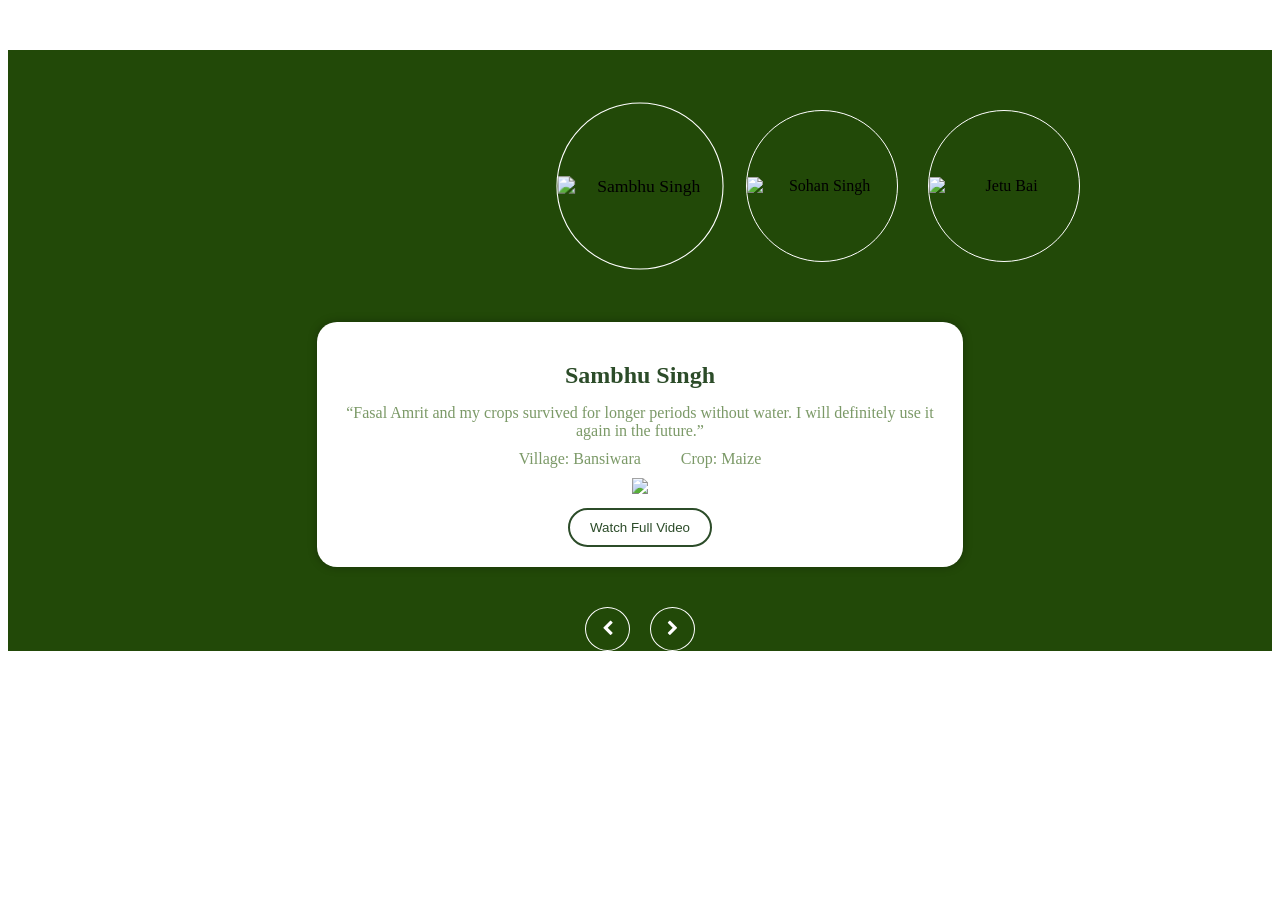
==== index.html @ ec2e734c "Add files via upload" ====
<!DOCTYPE html>
<html lang="en">
  <head>
    <meta charset="UTF-8" />
    <meta name="viewport" content="width=device-width, initial-scale=1.0" />
    <title>Carousel Slider</title>
    <link
      rel="stylesheet"
      href="https://cdnjs.cloudflare.com/ajax/libs/font-awesome/4.7.0/css/font-awesome.min.css"
    />
    
    <link rel="stylesheet" href="style.css" />
  </head>
  <body>
    <div class="testimonial-section-shortcode">
    <div class="carousel">
      <div class="carousel-wrapper">
        <div class="carousel-images">
          <div class="carousel-image" data-index="0">
            <img src="imgs/Sambhu.webp" alt="Sambhu Singh" />
          </div>
          <div class="carousel-image" data-index="1">
            <img src="imgs/Sohan.webp" alt="Sohan Singh" />
          </div>
          <div class="carousel-image" data-index="2">
            <img src="imgs/Jetu.webp" alt="Jetu Bai" />
          </div>
        </div>
      </div>

      <div class="carousel-content">
        <h2>Sohan Singh</h2>
        <p>
          “Fasal Amrit has helped me keep the soil moist and soft and has helped
          maize crops grow for more than 15-20 days without water.”
        </p>
        <p>Village: Bansiwara &nbsp;&nbsp;&nbsp;&nbsp; Crop: Maize <div class="crop-image"></div></p>
        <button class="carousel-button"></button>
      </div>

      <div class="carousel-controls">
        <button class="prev">
          <i class="fa fa-chevron-left" aria-hidden="true"></i>
        </button>
        <button class="next">
          <i class="fa fa-chevron-right" aria-hidden="true"></i>
        </button>
      </div>
    </div>
    </div>
    <script src="https://cdnjs.cloudflare.com/ajax/libs/gsap/3.11.0/gsap.min.js"></script>
    <script src="script.js"></script>
  </body>
</html>
---- style.css ----
@font-face { font-family: Plain-Bold; src: url('font/Plain-Font/Plain-Bold.otf'); } 
@font-face { font-family: Plain-Medium; src: url('font/Plain-Font/Plain-Medium.otf'); }

.testimonial-section-shortcode
{
  background-color: #224908;
}

.testimonial-section-shortcode .carousel {
  display: flex;
  flex-direction: column;
  align-items: center;
  text-align: center;
  margin: 50px auto;
  width: 80%;
  position: relative;
}

.testimonial-section-shortcode .carousel-wrapper {
  overflow: hidden;
  width: 100%;
  background: url(imgs/bg-lines.svg);
  background-position: center center;
  background-repeat: no-repeat;
  background-size: contain;
}

.testimonial-section-shortcode .carousel-images {
  display: flex;
  transition: transform 0.5s ease;
  will-change: transform;
  align-items: center;
  justify-content: center;
  padding: 60px 0;
  
}

.testimonial-section-shortcode .carousel-image {
  width: 150px;
  height: 150px;
  border-radius: 50%;
  overflow: hidden;
  margin: 0 15px;
  border: 1px solid #ffffff;
  display: flex;
  align-items: center;
  justify-content: center;
  cursor: pointer;
  flex-shrink: 0;
  transition: all 0.5s ease;
}

.testimonial-section-shortcode .carousel-image img {
  width: 100%;
  height: auto;
}

.testimonial-section-shortcode .carousel-content {
  background-color: #ffffff;
  padding: 20px;
  border-radius: 20px;
  color: #2C4C29;
  margin-bottom: 20px;
  width: 60%;
  box-shadow: 0 0 10px rgba(0, 0, 0, 0.3);
}

.testimonial-section-shortcode .carousel-content h2 {
  margin-bottom: 15px;
  font-family: Plain-Bold;
}

.testimonial-section-shortcode .carousel-content p
{
  font-family: Plain-Medium;
  font-size: 16px;
  color: #3e6b21af;
}

.carousel-content p {
  margin: 10px 0;
}

.testimonial-section-shortcode .carousel-button {
  padding: 10px 20px;
  border: 2px solid #2C4C29;
  border-radius: 25px;
  background: none;
  color: #2C4C29;
  cursor: pointer;
  transition: all 0.3s ease;
}

.testimonial-section-shortcode .carousel-button a{
  color: #2C4C29;
  text-decoration: none;
}
.testimonial-section-shortcode .carousel-button:hover a{
  color: #ffffff;
}
.testimonial-section-shortcode .carousel-button:hover {
  background-color: #2C4C29;
  color: #ffffff;
}

.testimonial-section-shortcode .carousel-controls {
  display: flex;
  justify-content: center;
  margin-top: 20px;
}

.testimonial-section-shortcode .carousel-controls button {
  background: none;
  color: #ffffff;
  font-size: 16px;
  cursor: pointer;
  transition: all 0.3s ease;
  margin: 0 10px;
  padding: 12px 16px;
  border: 1px solid #ffffff;
  border-radius: 50%;
}

.testimonial-section-shortcode .carousel-controls button:hover {
  color: #fec601;
  border-color: #fec601;
}

.testimonial-section-shortcode .carousel-image.active {
  transform: scale(1.1);
  /* border-color: #fec601; */
}
.testimonial-section-shortcode .content-wrap
{
  display: flex;
}
@media only screen and (max-width: 768px)
{
    .testimonial-section-shortcode .carousel
    {
        width: 100% !important;
        margin: 50px 0 !important;
    }
}
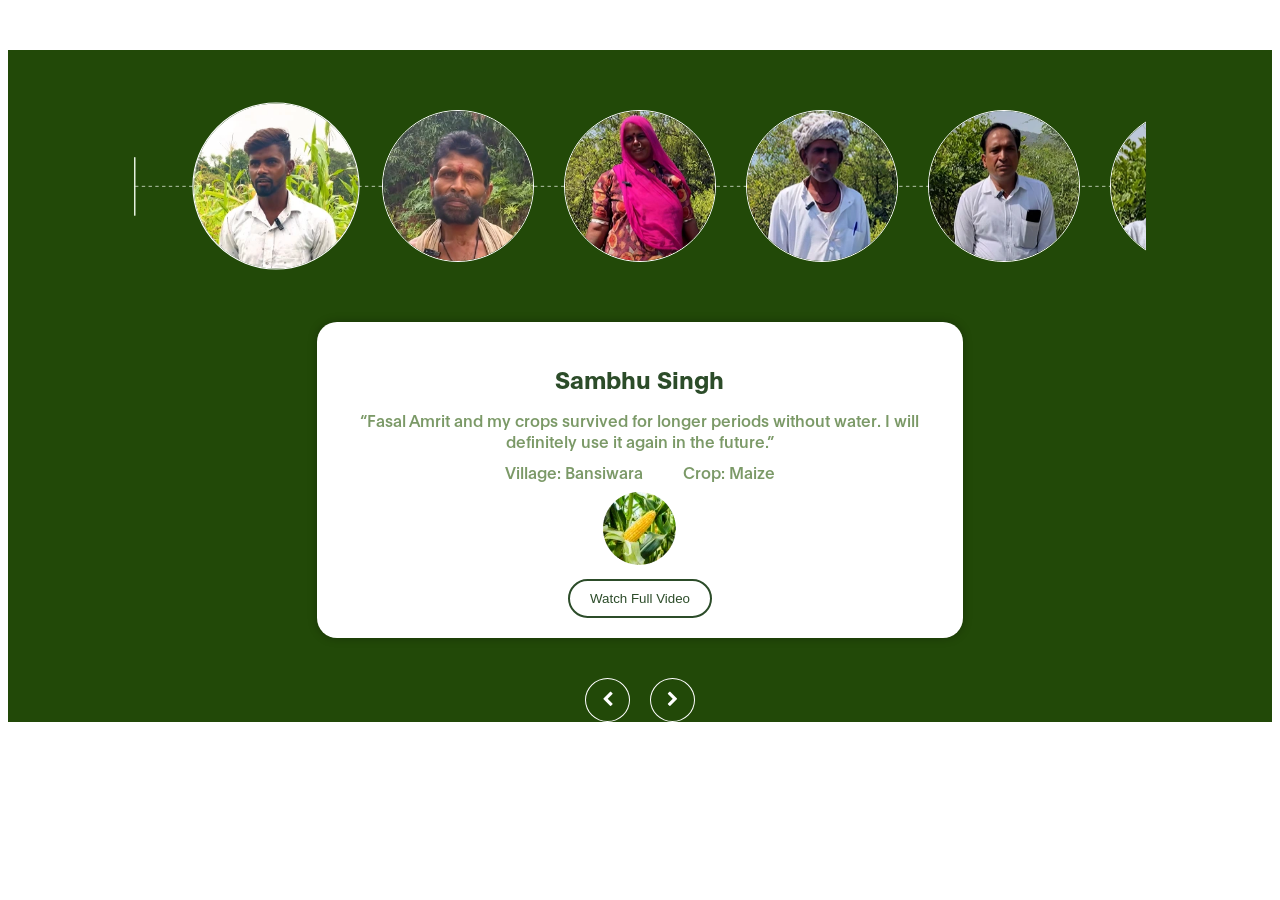
==== commit a1a1fe42: "Add files via upload" ====
--- a/index.html
+++ b/index.html
@@ -24,6 +24,18 @@
           </div>
           <div class="carousel-image" data-index="2">
             <img src="imgs/Jetu.webp" alt="Jetu Bai" />
+          </div>
+          <div class="carousel-image" data-index="2">
+            <img src="imgs/khumaji.webp" alt="Khuma Ji" />
+          </div>
+          <div class="carousel-image" data-index="2">
+            <img src="imgs/bansidhar.webp" alt="Banshi Dhar Sharma" />
+          </div>
+          <div class="carousel-image" data-index="2">
+            <img src="imgs/ramesh.webp" alt="Ramesh Chand Sharma" />
+          </div>
+          <div class="carousel-image" data-index="2">
+            <img src="imgs/shyamlal.webp" alt="Shyamlal Dangi" />
           </div>
         </div>
       </div>
